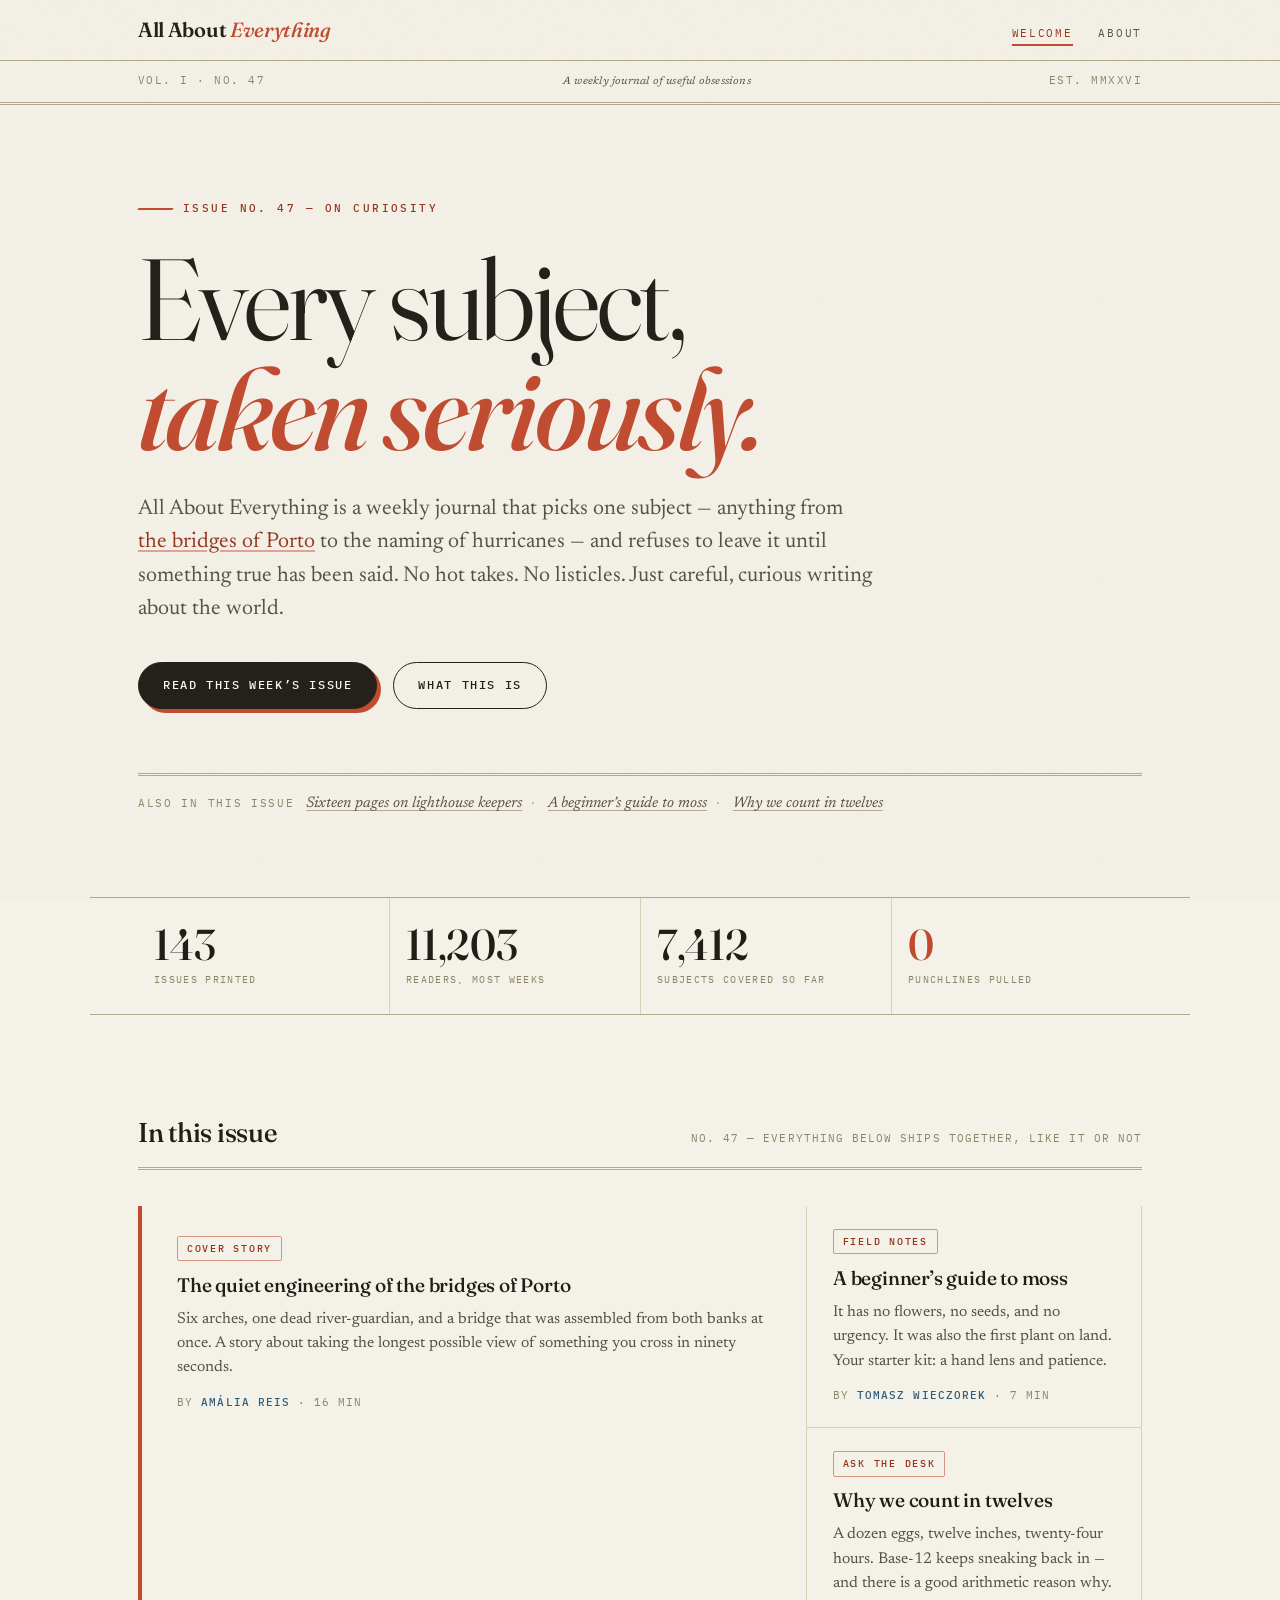
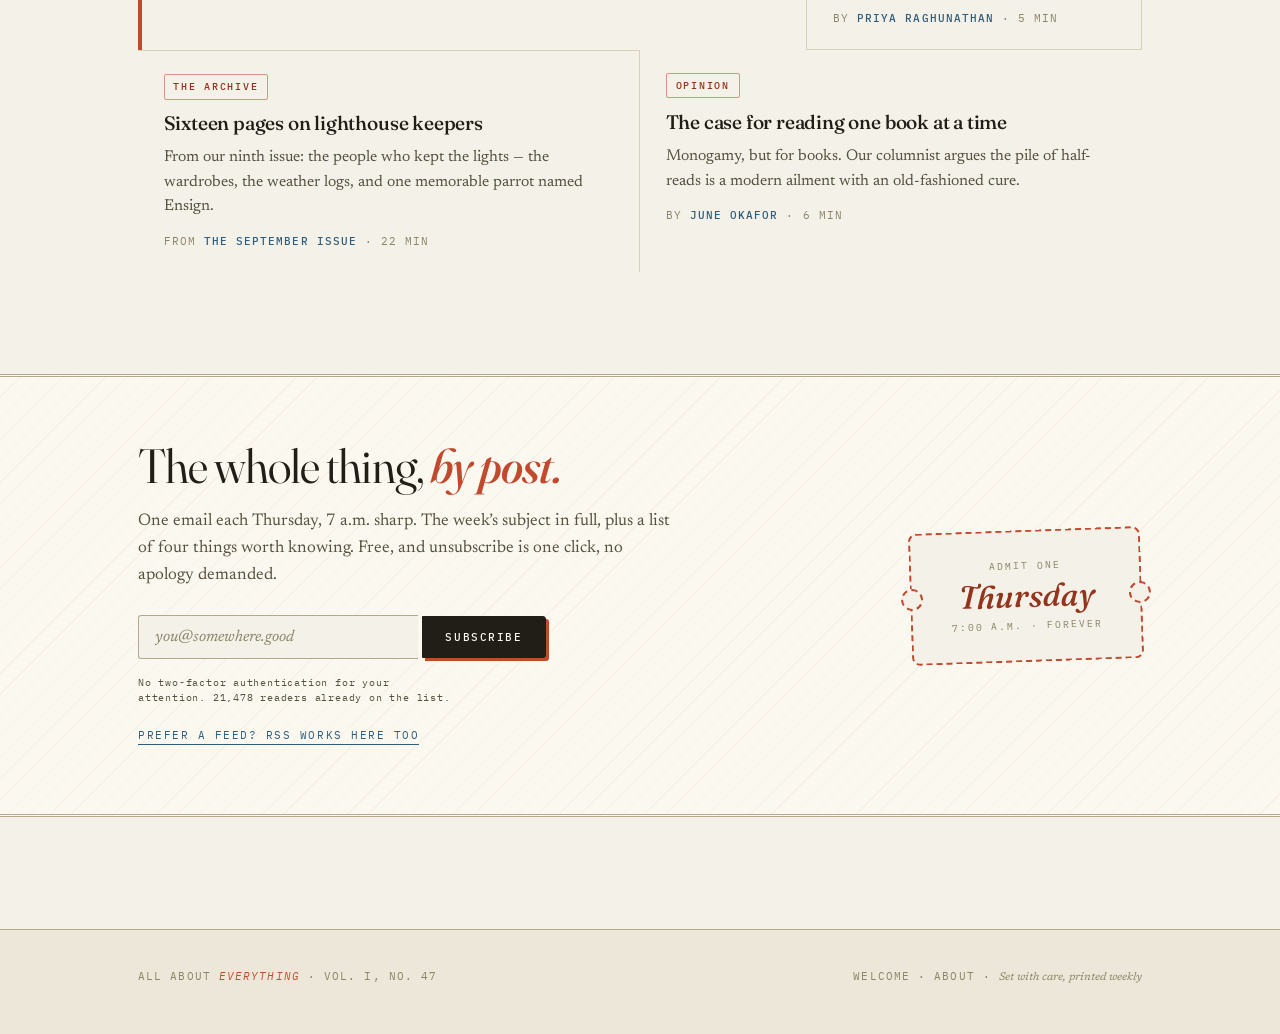
==== index.html @ d068d4e0 "Create welcome and about pages for "All About Everything" site (6abd3644879b558c0f91339a)" ====
<!doctype html>
<html lang="en">
<head>
  <meta charset="utf-8">
  <meta name="viewport" content="width=device-width, initial-scale=1">
  <title>All About Everything — Every subject, taken seriously</title>
  <meta name="description" content="All About Everything is a weekly journal that goes deep on one subject at a time — from the very small to the very large.">
  <link rel="icon" type="image/svg+xml" href="/favicon.svg">
  <link rel="preconnect" href="https://fonts.googleapis.com">
  <link rel="preconnect" href="https://fonts.gstatic.com" crossorigin>
  <link href="https://fonts.googleapis.com/css2?family=Fraunces:ital,opsz,wght@0,9..144,300..900;1,9..144,300..900&family=Newsreader:ital,opsz,wght@0,6..72,300..700;1,6..72,300..700&family=IBM+Plex+Mono:ital,wght@0,400;0,500;1,400&display=swap" rel="stylesheet">
  <link rel="stylesheet" href="/css/site.css">
  <link rel="stylesheet" href="/css/home.css">
</head>
<body>

  <header class="topbar">
    <div class="topbar-inner">
      <a class="masthead" href="/">All About <em>Everything</em></a>
      <nav class="nav" aria-label="Primary">
        <a href="/" aria-current="page">Welcome</a>
        <a href="/about.html">About</a>
      </nav>
    </div>
  </header>

  <main>

    <!-- masthead strip -->
    <section class="dateline" aria-hidden="true">
      <div class="wrap dateline-inner">
        <span>Vol. I · No. 47</span>
        <span class="dl-motto">A weekly journal of useful obsessions</span>
        <span>Est. MMXXVI</span>
      </div>
    </section>

    <!-- hero -->
    <section class="hero wrap">
      <p class="kicker rise">Issue No. 47 — On Curiosity</p>
      <h1 class="rise d1">
        Every subject,<br>
        <em>taken seriously.</em>
      </h1>
      <p class="lede rise d2">
        All About Everything is a weekly journal that picks one subject —
        anything from <a href="#latest">the bridges of Porto</a> to the
        naming of hurricanes — and refuses to leave it until something
        true has been said. No hot takes. No listicles. Just careful,
        curious writing about the world.
      </p>
      <div class="hero-cta rise d3">
        <a class="btn btn-primary" href="#latest">Read this week&rsquo;s issue</a>
        <a class="btn btn-ghost" href="/about.html">What this is</a>
      </div>
      <div class="hero-rule rise d3" aria-hidden="true"></div>
      <p class="press rise d4">
        <span class="press-label">Also in this issue</span>
        <a href="#latest">Sixteen pages on lighthouse keepers</a><span class="dot">·</span>
        <a href="#latest">A beginner&rsquo;s guide to moss</a><span class="dot">·</span>
        <a href="#latest">Why we count in twelves</a>
      </p>
    </section>

    <!-- stat colophon -->
    <section class="stats wrap" aria-label="The journal in numbers">
      <div class="stat rise d4">
        <span class="stat-num">143</span>
        <span class="stat-cap">issues printed</span>
      </div>
      <div class="stat rise d5">
        <span class="stat-num">11,203</span>
        <span class="stat-cap">readers, most weeks</span>
      </div>
      <div class="stat rise d5">
        <span class="stat-num">7,412</span>
        <span class="stat-cap">subjects covered so far</span>
      </div>
      <div class="stat rise d6">
        <span class="stat-num">0</span>
        <span class="stat-cap">punchlines pulled</span>
      </div>
    </section>

    <!-- feature grid -->
    <section class="features wrap" id="latest">
      <div class="section-head rise">
        <h2>In this issue</h2>
        <span class="section-note">No. 47 — everything below ships together, like it or not</span>
      </div>

      <div class="feature-grid">
        <article class="feature main-feature rise">
          <span class="flag">Cover story</span>
          <h3><a href="#">The quiet engineering of the bridges of Porto</a></h3>
          <p>
            Six arches, one dead river-guardian, and a bridge that was
            assembled from both banks at once. A story about taking the
            longest possible view of something you cross in ninety seconds.
          </p>
          <div class="byline">By <span class="who">Amália Reis</span> · 16 min</div>
        </article>

        <article class="feature rise d1">
          <span class="flag">Field notes</span>
          <h3><a href="#">A beginner&rsquo;s guide to moss</a></h3>
          <p>
            It has no flowers, no seeds, and no urgency. It was also the
            first plant on land. Your starter kit: a hand lens and patience.
          </p>
          <div class="byline">By <span class="who">Tomasz Wieczorek</span> · 7 min</div>
        </article>

        <article class="feature rise d2">
          <span class="flag">Ask the desk</span>
          <h3><a href="#">Why we count in twelves</a></h3>
          <p>
            A dozen eggs, twelve inches, twenty-four hours. Base-12 keeps
            sneaking back in — and there is a good arithmetic reason why.
          </p>
          <div class="byline">By <span class="who">Priya Raghunathan</span> · 5 min</div>
        </article>

        <article class="feature rise d3">
          <span class="flag">The archive</span>
          <h3><a href="#">Sixteen pages on lighthouse keepers</a></h3>
          <p>
            From our ninth issue: the people who kept the lights — the
            wardrobes, the weather logs, and one memorable parrot named
            Ensign.
          </p>
          <div class="byline">From <span class="who">the September issue</span> · 22 min</div>
        </article>

        <article class="feature rise d4">
          <span class="flag">Opinion</span>
          <h3><a href="#">The case for reading one book at a time</a></h3>
          <p>
            Monogamy, but for books. Our columnist argues the pile of
            half-reads is a modern ailment with an old-fashioned cure.
          </p>
          <div class="byline">By <span class="who">June Okafor</span> · 6 min</div>
        </article>
      </div>
    </section>

    <!-- subscribe band -->
    <section class="sub-band">
      <div class="wrap sub-inner rise">
        <div class="sub-copy">
          <h2>The whole thing, <em>by post.</em></h2>
          <p>
            One email each Thursday, 7 a.m. sharp. The week&rsquo;s subject
            in full, plus a list of four things worth knowing. Free, and
            unsubscribe is one click, no apology demanded.
          </p>
          <form class="sub-form" action="#" method="post">
            <label class="visually-hidden" for="sub-email">Email address</label>
            <input id="sub-email" name="email" type="email" placeholder="you@somewhere.good" autocomplete="email" required>
            <button type="submit">Subscribe</button>
            <p class="sub-fine">No two-factor authentication for your attention. 21,478 readers already on the list.</p>
            <p class="rss-row"><a class="rss-link" href="#">Prefer a feed? RSS works here too</a></p>
          </form>
        </div>
        <div class="sub-ticket" aria-hidden="true">
          <span class="ticket-top">Admit one</span>
          <span class="ticket-big">Thursday</span>
          <span class="ticket-bottom">7:00 a.m. · forever</span>
        </div>
      </div>
    </section>

  </main>

  <footer class="footer">
    <div class="footer-inner">
      <p>All About <em style="font-style:italic;color:var(--accent)">Everything</em> · Vol. I, No. 47</p>
      <p><a href="/">Welcome</a> · <a href="/about.html">About</a> · <span class="fin">Set with care, printed weekly</span></p>
    </div>
  </footer>

</body>
</html>
---- css/site.css ----
/* ============================================================
   All About Everything — editorial print system
   Cream paper, ink black, vermilion accent. Fraunces + Newsreader.
   ============================================================ */

:root {
  --paper: #f4f1e8;
  --paper-raised: #fbf8f0;
  --paper-deep: #ece7d8;
  --ink: #211d17;
  --ink-soft: #55503f;
  --ink-faint: #8b8468;
  --rule: #d8d1ba;
  --rule-strong: #b3a98c;
  --accent: #c14a2e;
  --accent-deep: #94341c;
  --blue-pencil: #2f5d7c;

  --serif-display: "Fraunces", Georgia, "Times New Roman", serif;
  --serif-text: "Newsreader", Georgia, "Times New Roman", serif;
  --mono: "IBM Plex Mono", "Courier New", monospace;

  --w: 1100px;
  --gutter: clamp(1.25rem, 4vw, 3rem);
}

* { margin: 0; padding: 0; box-sizing: border-box; }

html { scroll-behavior: smooth; }

::selection {
  background: var(--accent);
  color: var(--paper-raised);
}

body {
  font-family: var(--serif-text);
  background: var(--paper);
  color: var(--ink);
  font-size: 1.0625rem;
  line-height: 1.6;
  -webkit-font-smoothing: antialiased;
  text-rendering: optimizeLegibility;
}

/* ---- grain + atmosphere -------------------------------------- */
body::before {
  content: "";
  position: fixed;
  inset: 0;
  z-index: 1000;
  pointer-events: none;
  opacity: 0.05;
  background-image: url("data:image/svg+xml,%3Csvg xmlns='http://www.w3.org/2000/svg' width='140' height='140'%3E%3Cfilter id='n'%3E%3CfeTurbulence type='fractalNoise' baseFrequency='0.9' numOctaves='3'/%3E%3C/filter%3E%3Crect width='140' height='140' filter='url(%23n)'/%3E%3C/svg%3E");
}

/* ---- top bar -------------------------------------------------- */
.topbar {
  position: sticky;
  top: 0;
  z-index: 50;
  background: color-mix(in srgb, var(--paper) 92%, transparent);
  backdrop-filter: blur(10px) saturate(1.2);
  -webkit-backdrop-filter: blur(10px) saturate(1.2);
  border-bottom: 1px solid var(--rule-strong);
}

.topbar-inner {
  max-width: var(--w);
  margin: 0 auto;
  padding: 0.85rem var(--gutter);
  display: flex;
  align-items: baseline;
  justify-content: space-between;
  gap: 1rem;
}

.masthead {
  font-family: var(--serif-display);
  font-weight: 600;
  font-size: 1.28rem;
  letter-spacing: -0.015em;
  font-variation-settings: "opsz" 40;
  color: var(--ink);
  text-decoration: none;
  white-space: nowrap;
}
.masthead em {
  font-style: italic;
  font-weight: 500;
  color: var(--accent);
}

.nav {
  display: flex;
  gap: 1.6rem;
  align-items: baseline;
}
.nav a {
  font-family: var(--mono);
  font-size: 0.68rem;
  letter-spacing: 0.16em;
  text-transform: uppercase;
  text-decoration: none;
  color: var(--ink-soft);
  padding-bottom: 2px;
  border-bottom: 2px solid transparent;
  transition: color 160ms ease, border-color 160ms ease;
}
.nav a:hover { color: var(--ink); border-color: var(--accent); }
.nav a[aria-current="page"] {
  color: var(--accent-deep);
  border-color: var(--accent);
}

/* ---- footer --------------------------------------------------- */
.footer {
  margin-top: clamp(4rem, 9vw, 7rem);
  border-top: 1px solid var(--rule-strong);
  background: var(--paper-deep);
}
.footer-inner {
  max-width: var(--w);
  margin: 0 auto;
  padding: 2.4rem var(--gutter) 3rem;
  display: flex;
  flex-wrap: wrap;
  gap: 1rem 2.5rem;
  justify-content: space-between;
  align-items: baseline;
}
.footer p {
  font-family: var(--mono);
  font-size: 0.68rem;
  letter-spacing: 0.1em;
  color: var(--ink-faint);
  text-transform: uppercase;
}
.footer a { color: inherit; text-decoration: none; }
.footer a:hover { color: var(--accent-deep); }
.footer .fin { font-style: italic; text-transform: none; letter-spacing: 0; font-family: var(--serif-text); }

/* ---- entry animation ------------------------------------------ */
@keyframes rise {
  from { opacity: 0; transform: translateY(14px); }
  to { opacity: 1; transform: translateY(0); }
}
.rise {
  animation: rise 700ms cubic-bezier(0.22, 1, 0.36, 1) both;
}
.d1 { animation-delay: 60ms; }
.d2 { animation-delay: 150ms; }
.d3 { animation-delay: 240ms; }
.d4 { animation-delay: 330ms; }
.d5 { animation-delay: 420ms; }
.d6 { animation-delay: 510ms; }
.d7 { animation-delay: 600ms; }

@media (prefers-reduced-motion: reduce) {
  *, *::before, *::after { animation-duration: 0.01ms !important; transition-duration: 0.01ms !important; }
  html { scroll-behavior: auto; }
}

/* ---- shared utility ------------------------------------------- */
.wrap { max-width: var(--w); margin: 0 auto; padding-left: var(--gutter); padding-right: var(--gutter); }

.kicker {
  font-family: var(--mono);
  font-size: 0.7rem;
  font-weight: 500;
  letter-spacing: 0.22em;
  text-transform: uppercase;
  color: var(--accent-deep);
  display: inline-flex;
  align-items: center;
  gap: 0.6rem;
}
.kicker::before {
  content: "";
  width: 2.2rem;
  height: 2px;
  background: var(--accent);
  transform: skewX(-30deg);
}

a:focus-visible,
button:focus-visible {
  outline: 2px solid var(--accent);
  outline-offset: 3px;
  border-radius: 1px;
}

@media (max-width: 560px) {
  .topbar-inner { flex-direction: column; align-items: flex-start; gap: 0.55rem; }
  .nav { gap: 1.1rem; }
}
---- css/home.css ----
/* ---- home page ------------------------------------------------ */

.visually-hidden {
  position: absolute;
  width: 1px; height: 1px;
  padding: 0; margin: -1px;
  overflow: hidden;
  clip: rect(0 0 0 0);
  white-space: nowrap;
  border: 0;
}

/* dateline */
.dateline {
  border-bottom: 3px double var(--rule-strong);
}
.dateline-inner {
  display: flex;
  justify-content: space-between;
  align-items: baseline;
  gap: 1rem;
  padding-top: 0.7rem;
  padding-bottom: 0.7rem;
  font-family: var(--mono);
  font-size: 0.66rem;
  letter-spacing: 0.14em;
  text-transform: uppercase;
  color: var(--ink-faint);
}
.dl-motto { color: var(--ink-soft); font-style: italic; text-transform: none; letter-spacing: 0.02em; font-family: var(--serif-text); }
@media (max-width: 700px) {
  .dateline-inner { justify-content: center; }
  .dateline-inner span:last-child { display: none; }
}

/* hero */
.hero {
  padding-top: clamp(3rem, 7vw, 5.5rem);
  padding-bottom: 1rem;
}
.hero h1 {
  font-family: var(--serif-display);
  font-variation-settings: "opsz" 144;
  font-weight: 350;
  font-size: clamp(3rem, 9.5vw, 7.2rem);
  line-height: 0.96;
  letter-spacing: -0.025em;
  margin: 1.4rem 0 0;
  text-wrap: balance;
}
.hero h1 em {
  font-style: italic;
  font-weight: 500;
  color: var(--accent);
}
.lede {
  max-width: 34em;
  font-size: clamp(1.15rem, 1.9vw, 1.35rem);
  line-height: 1.55;
  color: var(--ink-soft);
  margin-top: 1.8rem;
}
.lede a {
  color: var(--accent-deep);
  text-decoration-color: color-mix(in srgb, var(--accent) 45%, transparent);
  text-underline-offset: 3px;
}
.lede a:hover { text-decoration-color: var(--accent); }

.hero-cta {
  margin-top: 2.2rem;
  display: flex;
  gap: 1rem;
  flex-wrap: wrap;
  align-items: center;
}
.btn {
  font-family: var(--mono);
  font-size: 0.72rem;
  font-weight: 500;
  letter-spacing: 0.14em;
  text-transform: uppercase;
  text-decoration: none;
  padding: 0.85rem 1.5rem;
  border-radius: 999px;
  border: 1px solid var(--ink);
  transition: transform 160ms ease, background 160ms ease, color 160ms ease, box-shadow 160ms ease;
}
.btn-primary {
  background: var(--ink);
  color: var(--paper-raised);
  box-shadow: 4px 4px 0 var(--accent);
}
.btn-primary:hover {
  transform: translate(-2px, -2px);
  box-shadow: 7px 7px 0 var(--accent);
}
.btn-primary:active { transform: translate(1px, 1px); box-shadow: 2px 2px 0 var(--accent); }
.btn-ghost {
  background: transparent;
  color: var(--ink);
}
.btn-ghost:hover { background: var(--ink); color: var(--paper-raised); }

.hero-rule {
  margin-top: clamp(2.6rem, 5vw, 4rem);
  border-top: 3px double var(--rule-strong);
}
.press {
  padding-top: 1rem;
  font-size: 0.95rem;
  color: var(--ink-soft);
  font-style: italic;
}
.press-label {
  font-family: var(--mono);
  font-style: normal;
  font-size: 0.66rem;
  letter-spacing: 0.16em;
  text-transform: uppercase;
  color: var(--ink-faint);
  margin-right: 0.5rem;
}
.press a { color: inherit; text-decoration-color: var(--rule-strong); text-underline-offset: 3px; }
.press a:hover { color: var(--accent-deep); text-decoration-color: var(--accent); }
.dot { margin: 0 0.55rem; color: var(--rule-strong); }

/* stats */
.stats {
  margin-top: clamp(2.5rem, 5vw, 4rem);
  display: grid;
  grid-template-columns: repeat(4, 1fr);
  border-top: 1px solid var(--rule-strong);
  border-bottom: 1px solid var(--rule-strong);
}
.stat {
  padding: 1.6rem 1rem;
  display: flex;
  flex-direction: column;
  gap: 0.35rem;
}
.stat + .stat { border-left: 1px solid var(--rule); }
.stat-num {
  font-family: var(--serif-display);
  font-variation-settings: "opsz" 100;
  font-weight: 500;
  font-size: clamp(1.9rem, 3.6vw, 2.7rem);
  line-height: 1;
  color: var(--ink);
  font-variant-numeric: lining-nums;
}
.stat:nth-child(4) .stat-num { color: var(--accent); }
.stat-cap {
  font-family: var(--mono);
  font-size: 0.64rem;
  letter-spacing: 0.13em;
  text-transform: uppercase;
  color: var(--ink-faint);
}
@media (max-width: 700px) {
  .stats { grid-template-columns: repeat(2, 1fr); }
  .stat:nth-child(3) { border-left: 0; }
  .stat:nth-child(n+3) { border-top: 1px solid var(--rule); }
}

/* features */
.features { margin-top: clamp(4rem, 8vw, 6rem); }
.section-head {
  display: flex;
  align-items: baseline;
  justify-content: space-between;
  gap: 1rem;
  border-bottom: 3px double var(--rule-strong);
  padding-bottom: 0.8rem;
  margin-bottom: 2.2rem;
}
.section-head h2 {
  font-family: var(--serif-display);
  font-variation-settings: "opsz" 60;
  font-weight: 500;
  font-size: 1.7rem;
  letter-spacing: -0.01em;
}
.section-note {
  font-family: var(--mono);
  font-size: 0.66rem;
  letter-spacing: 0.1em;
  text-transform: uppercase;
  color: var(--ink-faint);
  text-align: right;
}

.feature-grid {
  display: grid;
  grid-template-columns: repeat(6, 1fr);
  gap: 0;
}
.feature {
  padding: 1.4rem 1.6rem;
  border-right: 1px solid var(--rule);
}
.feature:last-child { border-right: 0; }
.main-feature {
  grid-column: 1 / 5;
  grid-row: 1 / 3;
  padding: 1.8rem 2.2rem;
  border-left: 4px solid var(--accent);
}
.main-feature h3 { font-size: clamp(1.6rem, 2.6vw, 2.2rem); line-height: 1.12; }
.main-feature p { font-size: 1.1rem; max-width: 38em; }
.feature:nth-child(2) { grid-column: 5 / 7; border-bottom: 1px solid var(--rule); }
.feature:nth-child(3) { grid-column: 5 / 7; border-bottom: 1px solid var(--rule); }
.feature:nth-child(4) { grid-column: 1 / 4; border-top: 1px solid var(--rule); grid-row: 3; }
.feature:nth-child(5) { grid-column: 4 / 7; grid-row: 3; }

.flag {
  display: inline-block;
  font-family: var(--mono);
  font-size: 0.6rem;
  font-weight: 500;
  letter-spacing: 0.18em;
  text-transform: uppercase;
  color: var(--accent-deep);
  margin-bottom: 0.8rem;
  padding: 0.25rem 0.55rem;
  border: 1px solid color-mix(in srgb, var(--accent) 55%, transparent);
  border-radius: 2px;
}
.feature h3 {
  font-family: var(--serif-display);
  font-variation-settings: "opsz" 40;
  font-weight: 500;
  font-size: 1.22rem;
  line-height: 1.2;
  letter-spacing: -0.01em;
  margin-bottom: 0.6rem;
}
.feature h3 a {
  color: inherit;
  text-decoration: none;
  background-image: linear-gradient(var(--accent), var(--accent));
  background-size: 0% 2px;
  background-repeat: no-repeat;
  background-position: 0 96%;
  transition: background-size 260ms ease, color 260ms ease;
}
.feature h3 a:hover { background-size: 100% 2px; color: var(--accent-deep); }
.feature p {
  color: var(--ink-soft);
  font-size: 0.98rem;
  line-height: 1.55;
}
.byline {
  margin-top: 0.9rem;
  font-family: var(--mono);
  font-size: 0.66rem;
  letter-spacing: 0.1em;
  text-transform: uppercase;
  color: var(--ink-faint);
}
.byline .who { color: var(--blue-pencil); font-weight: 500; }

@media (max-width: 820px) {
  .feature-grid { grid-template-columns: 1fr 1fr; }
  .main-feature { grid-column: 1 / 3; grid-row: auto; }
  .feature { border-bottom: 1px solid var(--rule); }
  .feature:nth-child(n) { border-top: 0; grid-row: auto; }
  .feature:nth-child(2), .feature:nth-child(3) { grid-column: auto; }
  .feature:nth-child(4) { grid-column: 1 / 2; }
  .feature:nth-child(5) { grid-column: 2 / 3; }
  .feature:last-child { border-right: 1px solid var(--rule); border-bottom: 0; }
  .feature:nth-child(odd) { border-right: 1px solid var(--rule); }
  .feature:nth-child(even) { border-right: 0; }
}
@media (max-width: 560px) {
  .feature-grid { grid-template-columns: 1fr; }
  .feature { border-right: 0 !important; }
  .feature:last-child { border-right: 0 !important; }
}

/* subscribe band */
.sub-band {
  margin-top: clamp(4rem, 8vw, 6.5rem);
  border-top: 3px double var(--rule-strong);
  border-bottom: 3px double var(--rule-strong);
  background:
    repeating-linear-gradient(-45deg,
      transparent 0 14px,
      color-mix(in srgb, var(--accent) 4%, transparent) 14px 15px),
    var(--paper-raised);
}
.sub-inner {
  display: grid;
  grid-template-columns: 1fr auto;
  gap: 3rem;
  align-items: center;
  padding-top: clamp(2.5rem, 5vw, 4rem);
  padding-bottom: clamp(2.5rem, 5vw, 4rem);
}
.sub-copy h2 {
  font-family: var(--serif-display);
  font-variation-settings: "opsz" 90;
  font-weight: 350;
  font-size: clamp(1.9rem, 4.5vw, 3rem);
  line-height: 1.05;
  letter-spacing: -0.02em;
}
.sub-copy h2 em { font-style: italic; color: var(--accent); font-weight: 500; }
.sub-copy p {
  margin-top: 1rem;
  max-width: 32em;
  color: var(--ink-soft);
}
.sub-form { margin-top: 1.6rem; }
.sub-form input {
  font-family: var(--serif-text);
  font-size: 1rem;
  color: var(--ink);
  background: var(--paper);
  border: 1px solid var(--rule-strong);
  border-right: 0;
  padding: 0.8rem 1rem;
  min-width: min(280px, 60vw);
  border-radius: 3px 0 0 3px;
  transition: border-color 160ms ease, background 160ms ease;
}
.sub-form input::placeholder { color: var(--ink-faint); font-style: italic; }
.sub-form input:focus { outline: none; border-color: var(--accent); background: var(--paper-raised); }
.sub-form button {
  font-family: var(--mono);
  font-size: 0.7rem;
  font-weight: 500;
  letter-spacing: 0.14em;
  text-transform: uppercase;
  color: var(--paper-raised);
  background: var(--ink);
  border: 1px solid var(--ink);
  padding: 0.8rem 1.4rem;
  border-radius: 0 3px 3px 0;
  cursor: pointer;
  box-shadow: 3px 3px 0 var(--accent);
  transition: transform 160ms ease, box-shadow 160ms ease, background 160ms ease;
}
.sub-form button:hover { transform: translate(-2px, -2px); box-shadow: 5px 5px 0 var(--accent); }
.sub-form button:active { transform: translate(1px, 1px); box-shadow: 1px 1px 0 var(--accent); }
.sub-fine {
  margin-top: 0.9rem;
  font-family: var(--mono);
  font-size: 0.62rem;
  letter-spacing: 0.08em;
  color: var(--ink-faint);
}

.sub-ticket {
  display: flex;
  flex-direction: column;
  align-items: center;
  justify-content: center;
  gap: 0.3rem;
  padding: 1.6rem 2.4rem;
  border: 2px dashed var(--accent);
  border-radius: 8px;
  background: var(--paper);
  transform: rotate(-2deg);
  position: relative;
}
.sub-ticket::before,
.sub-ticket::after {
  content: "";
  position: absolute;
  width: 18px; height: 18px;
  border-radius: 50%;
  background: var(--paper);
  border: 2px dashed var(--accent);
  top: 50%;
  transform: translateY(-50%);
}
.sub-ticket::before { left: -11px; }
.sub-ticket::after { right: -11px; }
.ticket-top, .ticket-bottom {
  font-family: var(--mono);
  font-size: 0.62rem;
  letter-spacing: 0.2em;
  text-transform: uppercase;
  color: var(--ink-faint);
}
.ticket-big {
  font-family: var(--serif-display);
  font-style: italic;
  font-weight: 500;
  font-size: 2rem;
  color: var(--accent-deep);
  line-height: 1.1;
}
@media (max-width: 760px) {
  .sub-inner { grid-template-columns: 1fr; }
  .sub-ticket { justify-self: start; transform: rotate(-1.2deg); }
}

/* rss row */
.rss-row { margin-top: 1.4rem; }
.rss-link {
  font-family: var(--mono);
  font-size: 0.68rem;
  letter-spacing: 0.14em;
  text-transform: uppercase;
  color: var(--blue-pencil);
  text-decoration: none;
  border-bottom: 1px solid currentColor;
  padding-bottom: 2px;
}
.rss-link:hover { color: var(--accent-deep); }
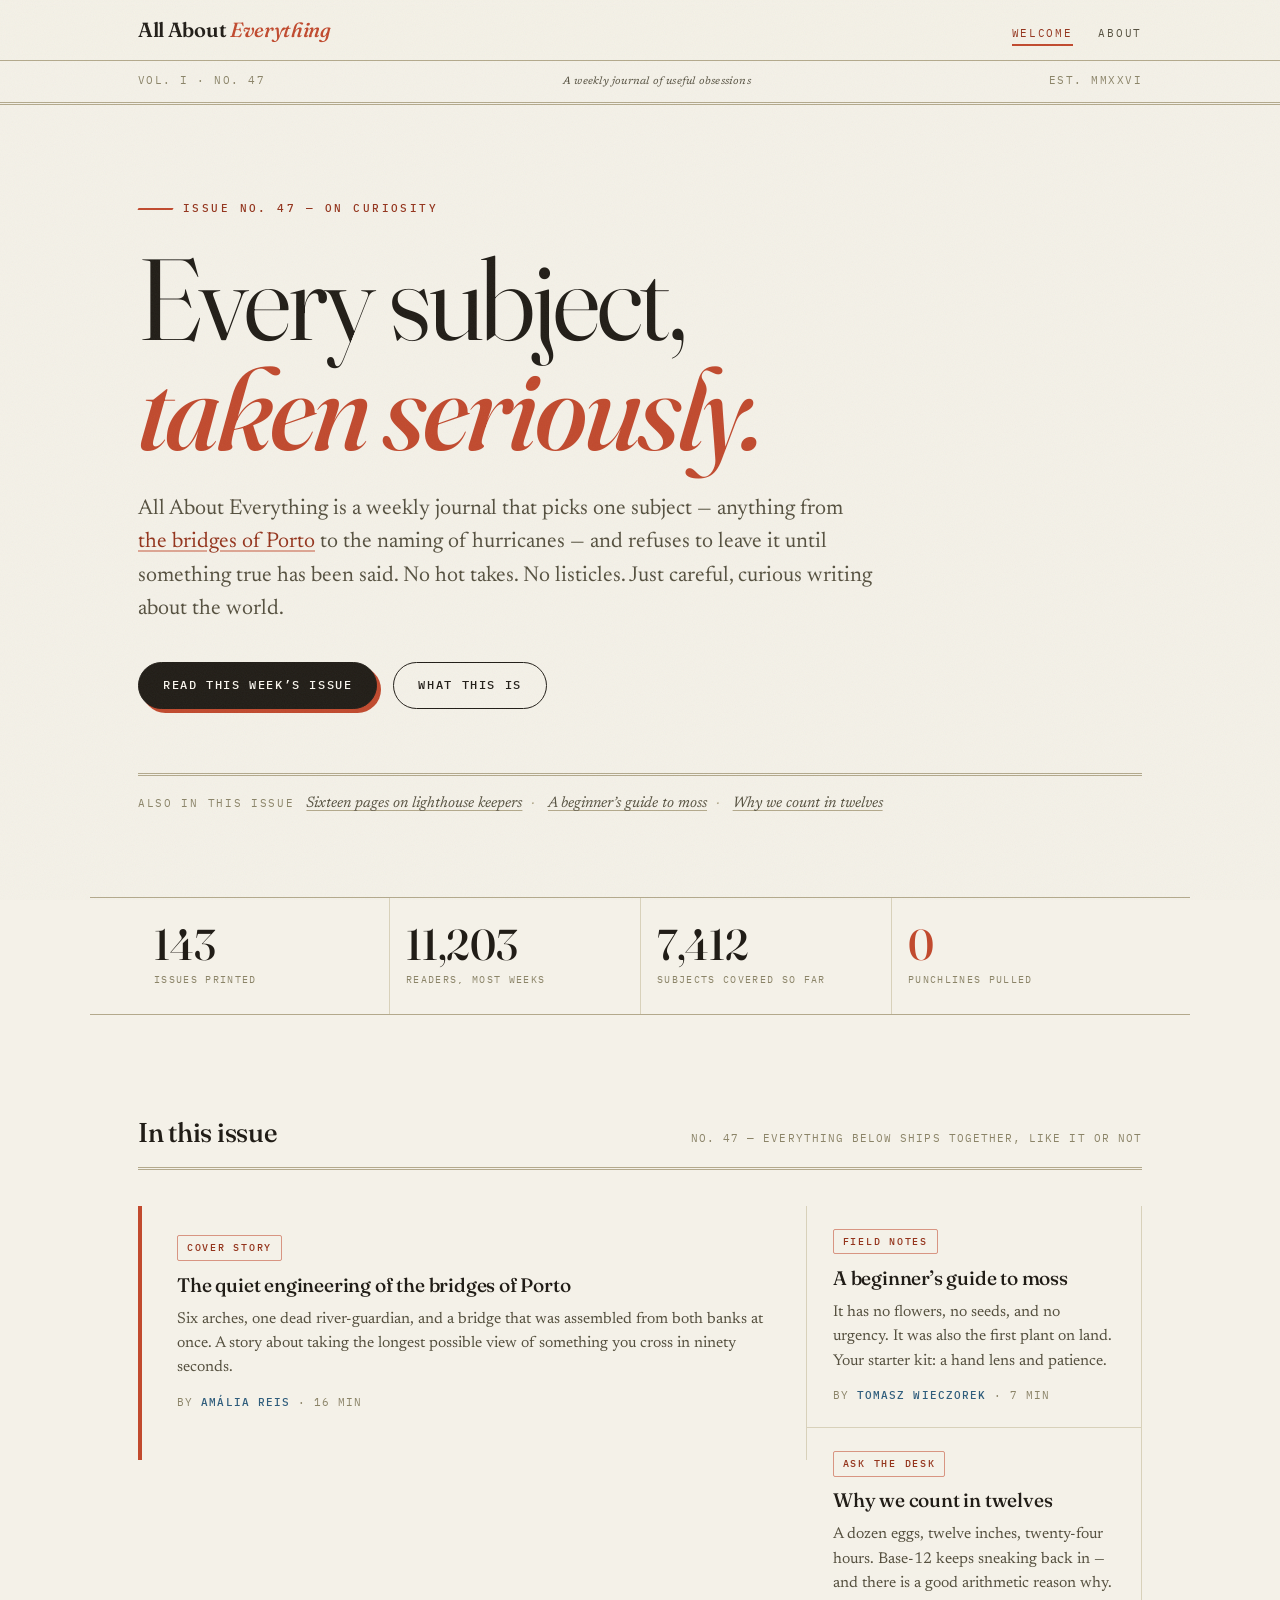
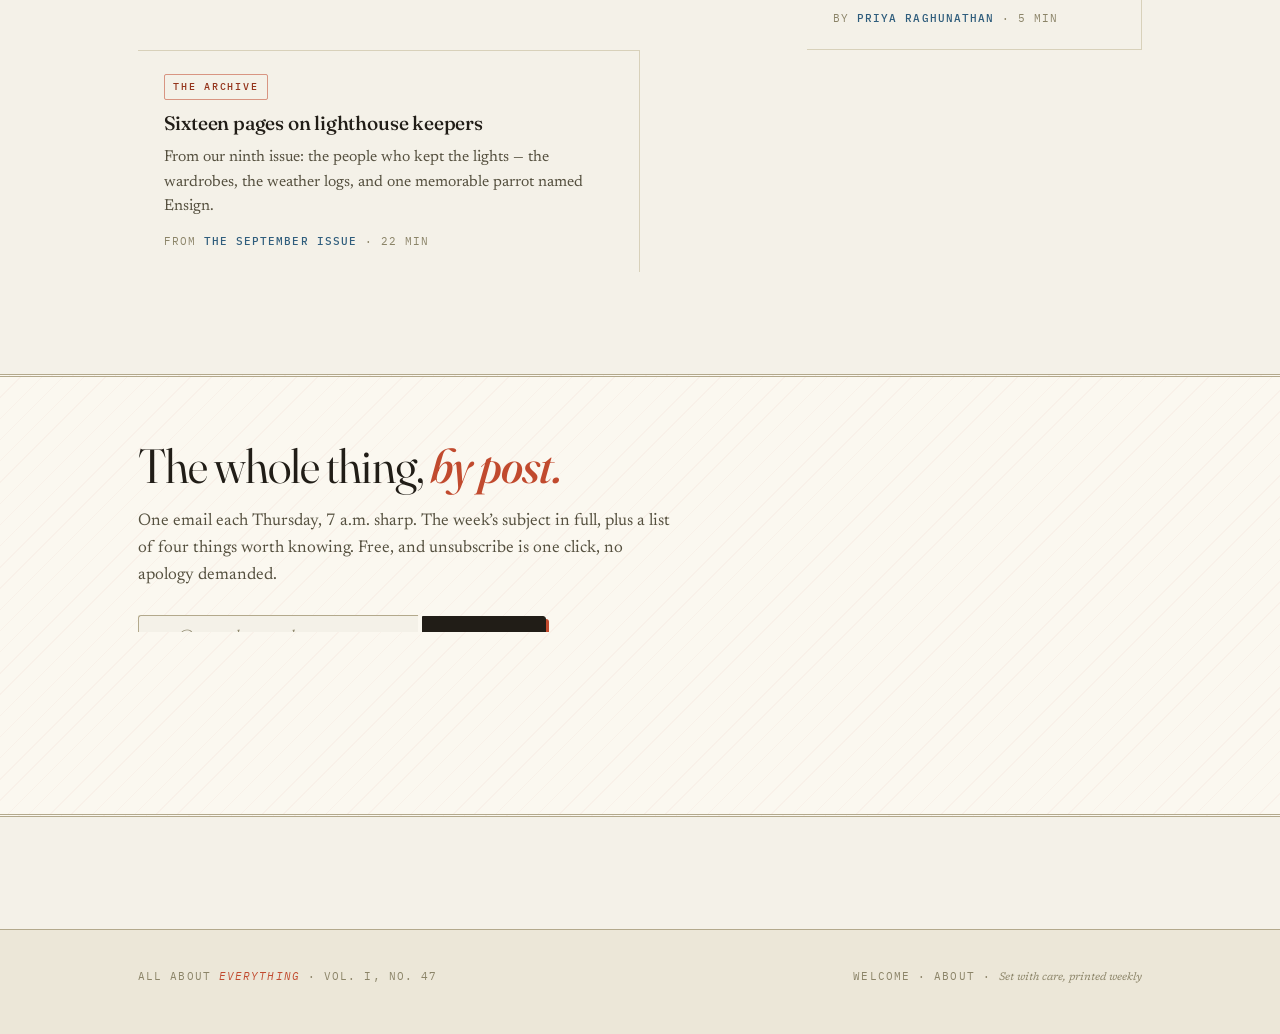
==== commit cd41af37: "Add Google AdSense snippet to Sindicate (6abd410eeaf01aa936519bac)" ====
--- a/index.html
+++ b/index.html
@@ -11,6 +11,8 @@
   <link href="https://fonts.googleapis.com/css2?family=Fraunces:ital,opsz,wght@0,9..144,300..900;1,9..144,300..900&family=Newsreader:ital,opsz,wght@0,6..72,300..700;1,6..72,300..700&family=IBM+Plex+Mono:ital,wght@0,400;0,500;1,400&display=swap" rel="stylesheet">
   <link rel="stylesheet" href="/css/site.css">
   <link rel="stylesheet" href="/css/home.css">
+  <script async src="https://pagead2.googlesyndication.com/pagead/js/adsbygoogle.js?client=ca-pub-3044430061127315"
+     crossorigin="anonymous"></script>
 </head>
 <body>
 
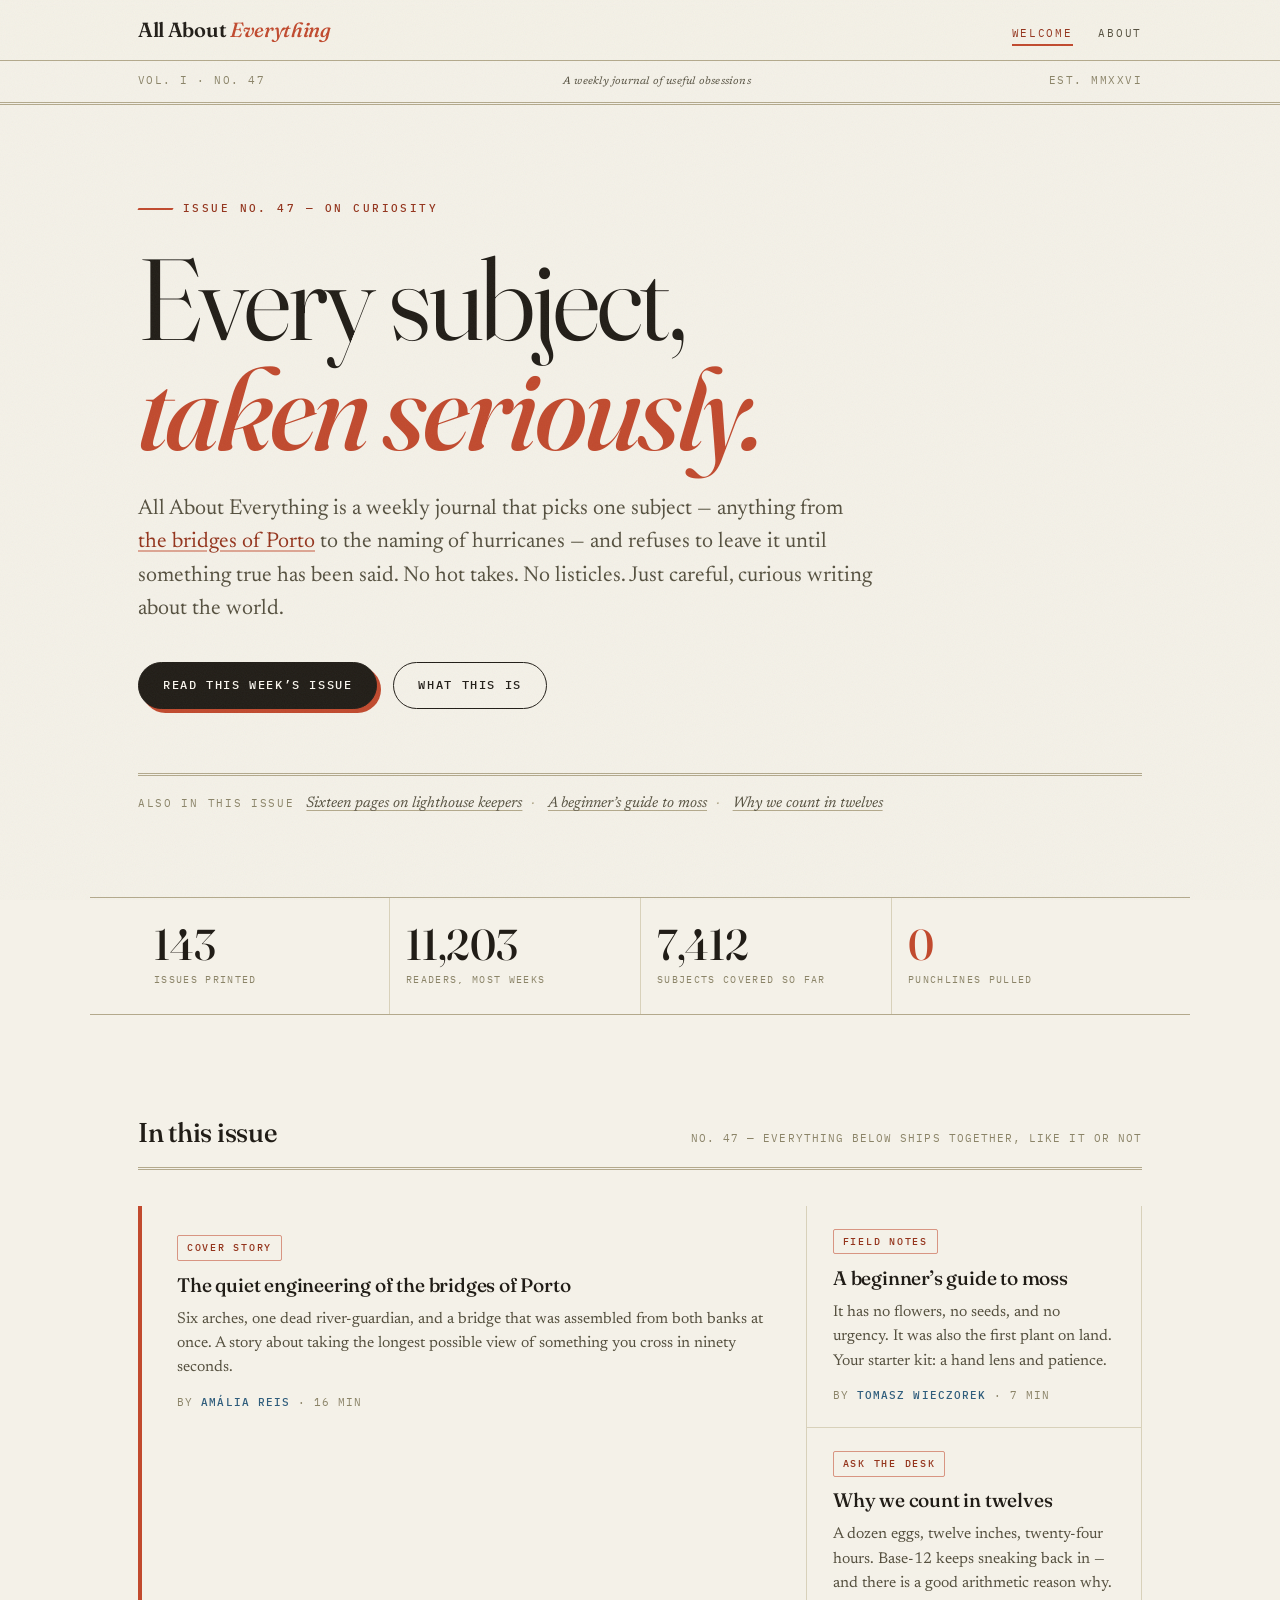
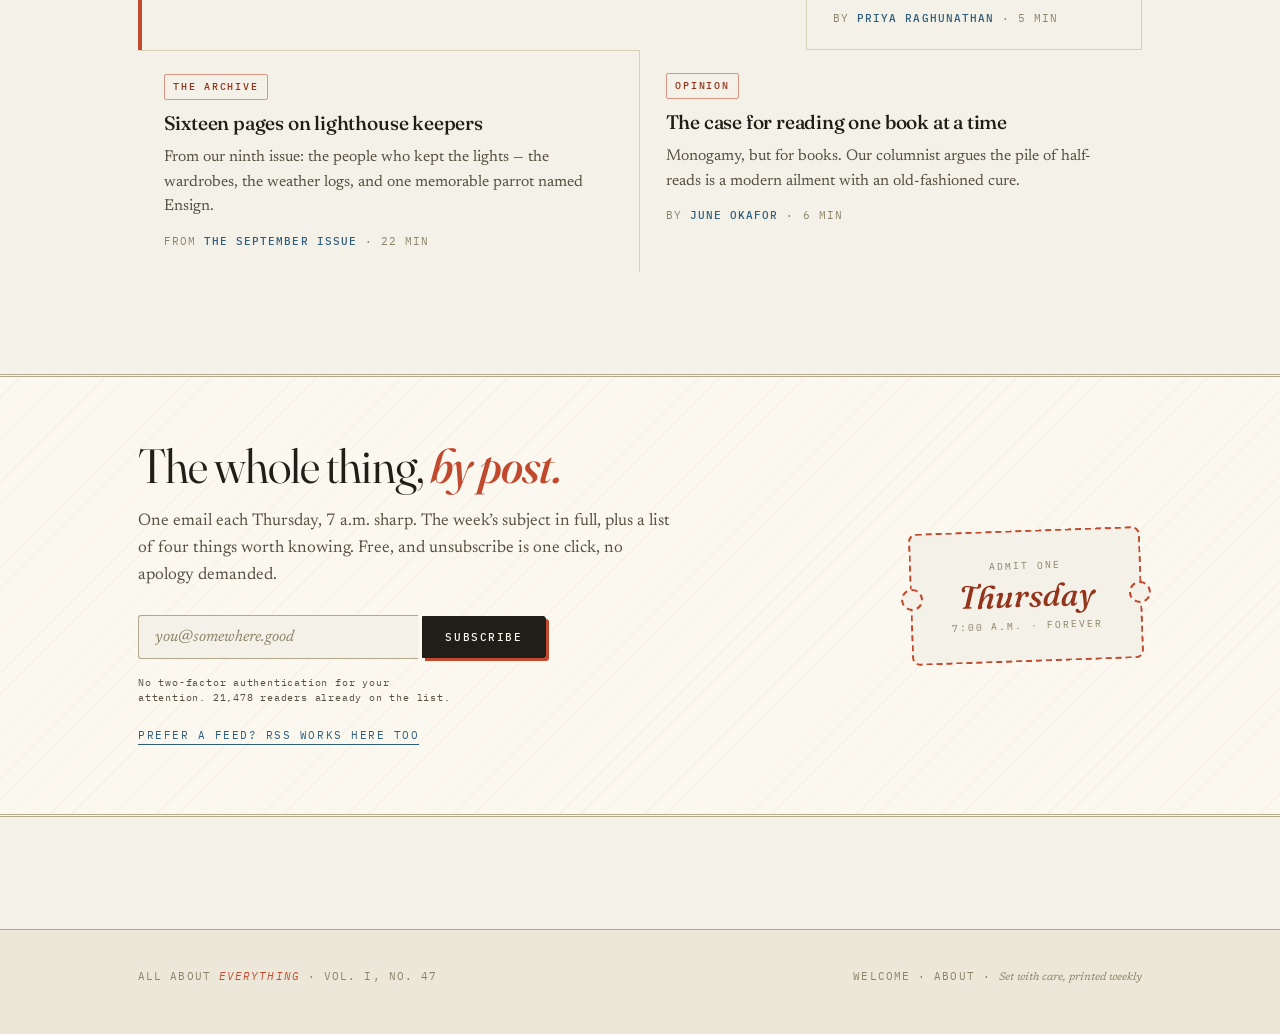
==== commit 2bf8dcf1: "Fix Google AdSense recognition issue (6abd43daf10137dcf9dd9faf)" ====
--- a/index.html
+++ b/index.html
@@ -5,6 +5,7 @@
   <meta name="viewport" content="width=device-width, initial-scale=1">
   <title>All About Everything — Every subject, taken seriously</title>
   <meta name="description" content="All About Everything is a weekly journal that goes deep on one subject at a time — from the very small to the very large.">
+  <meta name="google-adsense-account" content="ca-pub-3044430061127315">
   <link rel="icon" type="image/svg+xml" href="/favicon.svg">
   <link rel="preconnect" href="https://fonts.googleapis.com">
   <link rel="preconnect" href="https://fonts.gstatic.com" crossorigin>
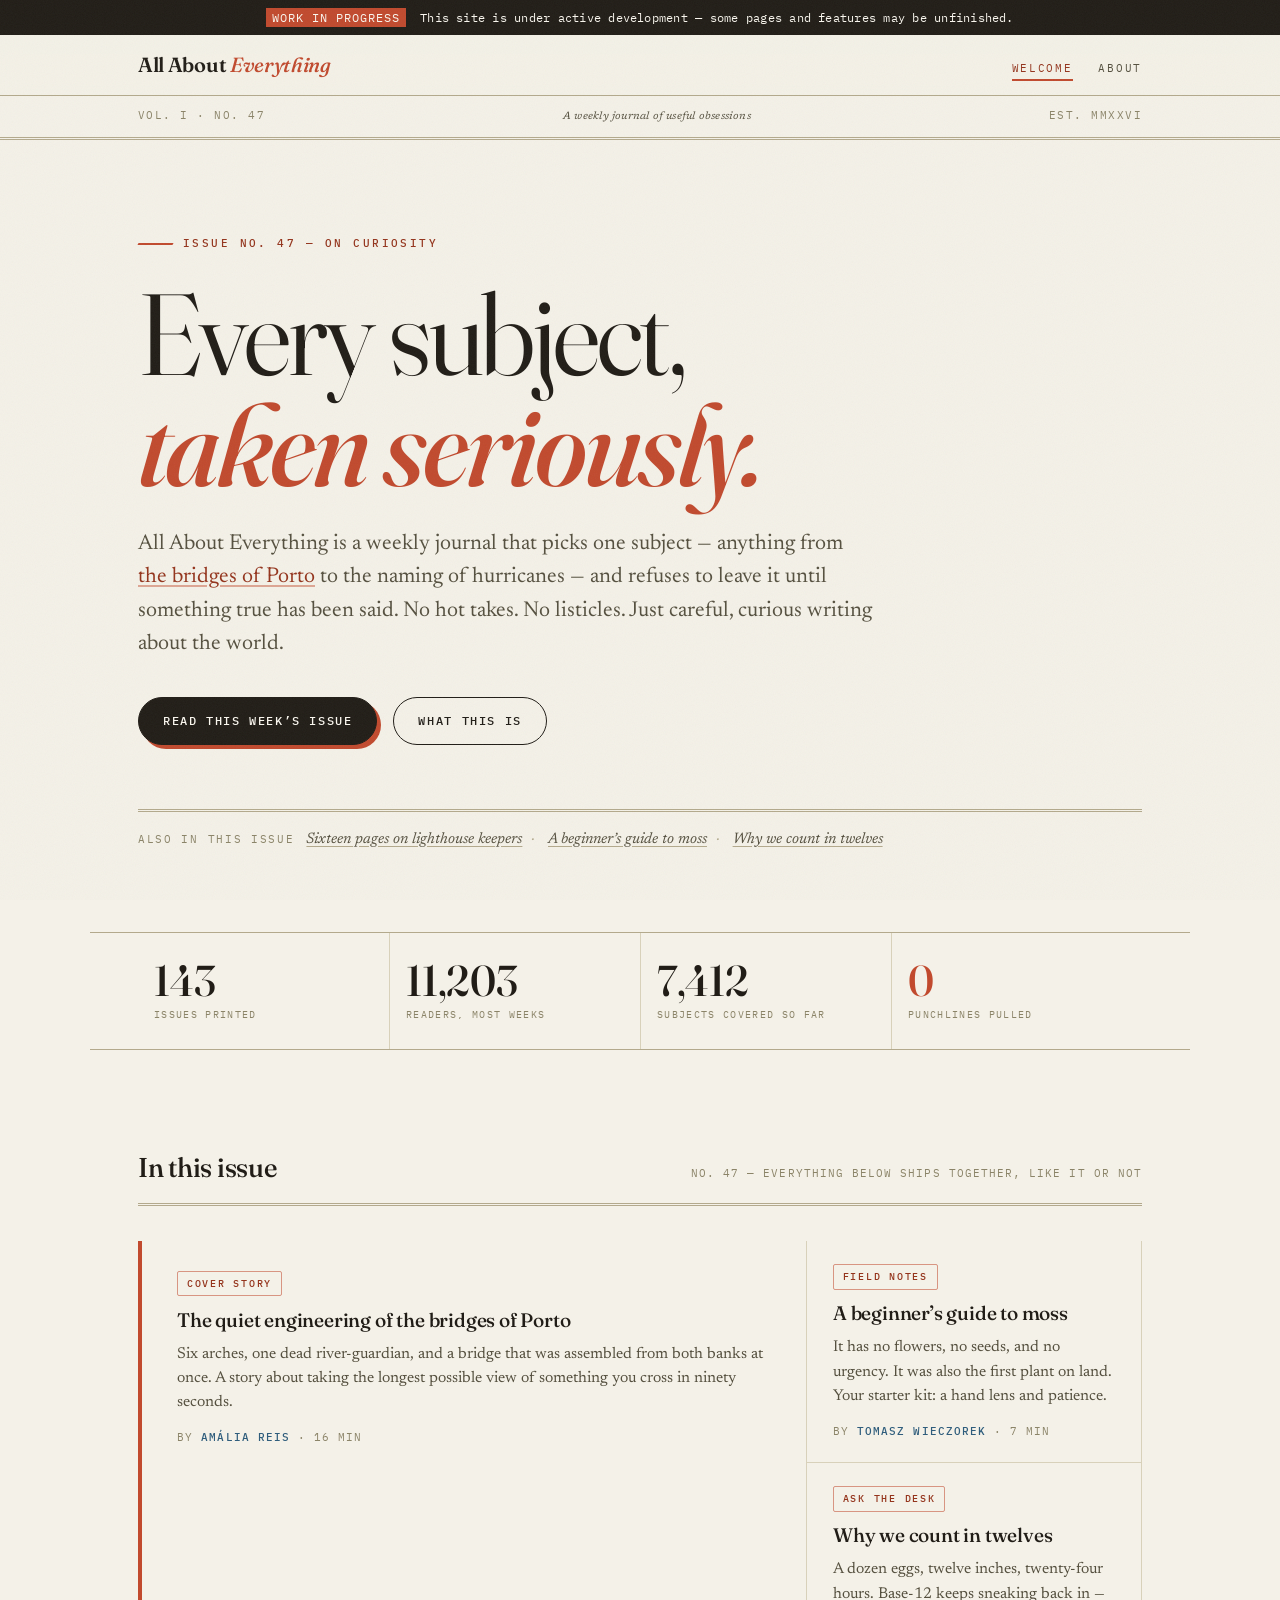
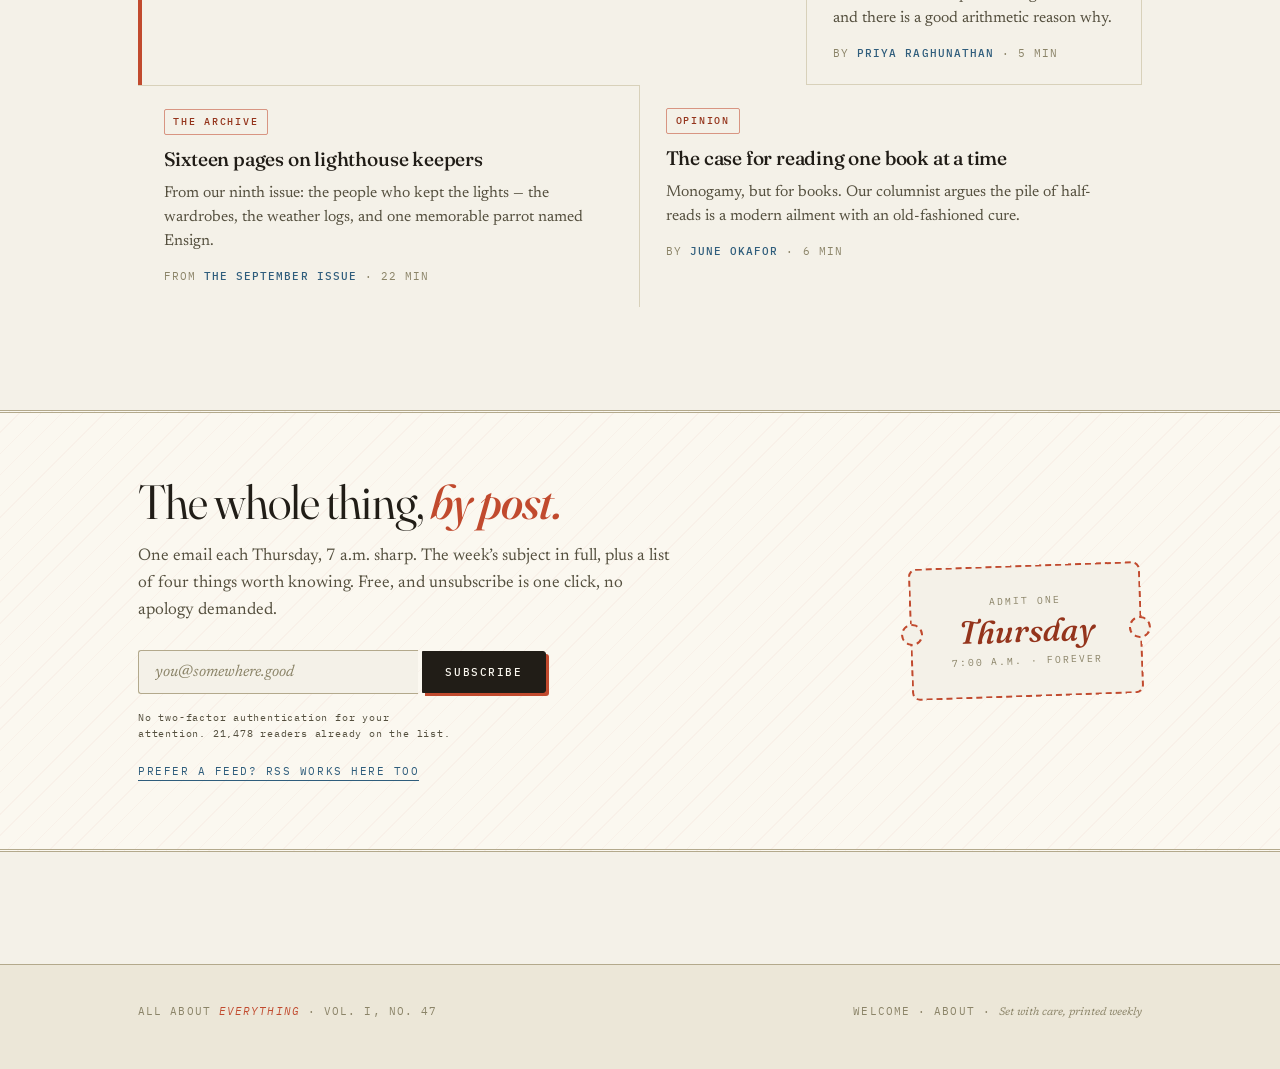
==== commit 82c711c9: "Resolve Google AdSense ads.txt file not found issue (6abd465748919c15307b7b07)" ====
--- a/index.html
+++ b/index.html
@@ -16,6 +16,10 @@
      crossorigin="anonymous"></script>
 </head>
 <body>
+
+  <aside class="dev-notice" role="note" aria-label="Site status">
+    <p><span class="dev-notice-tag">Work in progress</span> This site is under active development &mdash; some pages and features may be unfinished.</p>
+  </aside>
 
   <header class="topbar">
     <div class="topbar-inner">
--- a/css/site.css
+++ b/css/site.css
@@ -54,6 +54,28 @@
   background-image: url("data:image/svg+xml,%3Csvg xmlns='http://www.w3.org/2000/svg' width='140' height='140'%3E%3Cfilter id='n'%3E%3CfeTurbulence type='fractalNoise' baseFrequency='0.9' numOctaves='3'/%3E%3C/filter%3E%3Crect width='140' height='140' filter='url(%23n)'/%3E%3C/svg%3E");
 }
 
+/* ---- development notice -------------------------------------- */
+.dev-notice {
+  background: var(--ink);
+  color: var(--paper-raised);
+  font-family: var(--mono);
+  font-size: 0.75rem;
+  letter-spacing: 0.02em;
+  line-height: 1.5;
+  text-align: center;
+  padding: 0.5rem var(--gutter);
+}
+
+.dev-notice-tag {
+  display: inline-block;
+  margin-right: 0.6em;
+  padding: 0.05em 0.5em;
+  background: var(--accent);
+  color: var(--paper-raised);
+  text-transform: uppercase;
+  letter-spacing: 0.08em;
+}
+
 /* ---- top bar -------------------------------------------------- */
 .topbar {
   position: sticky;
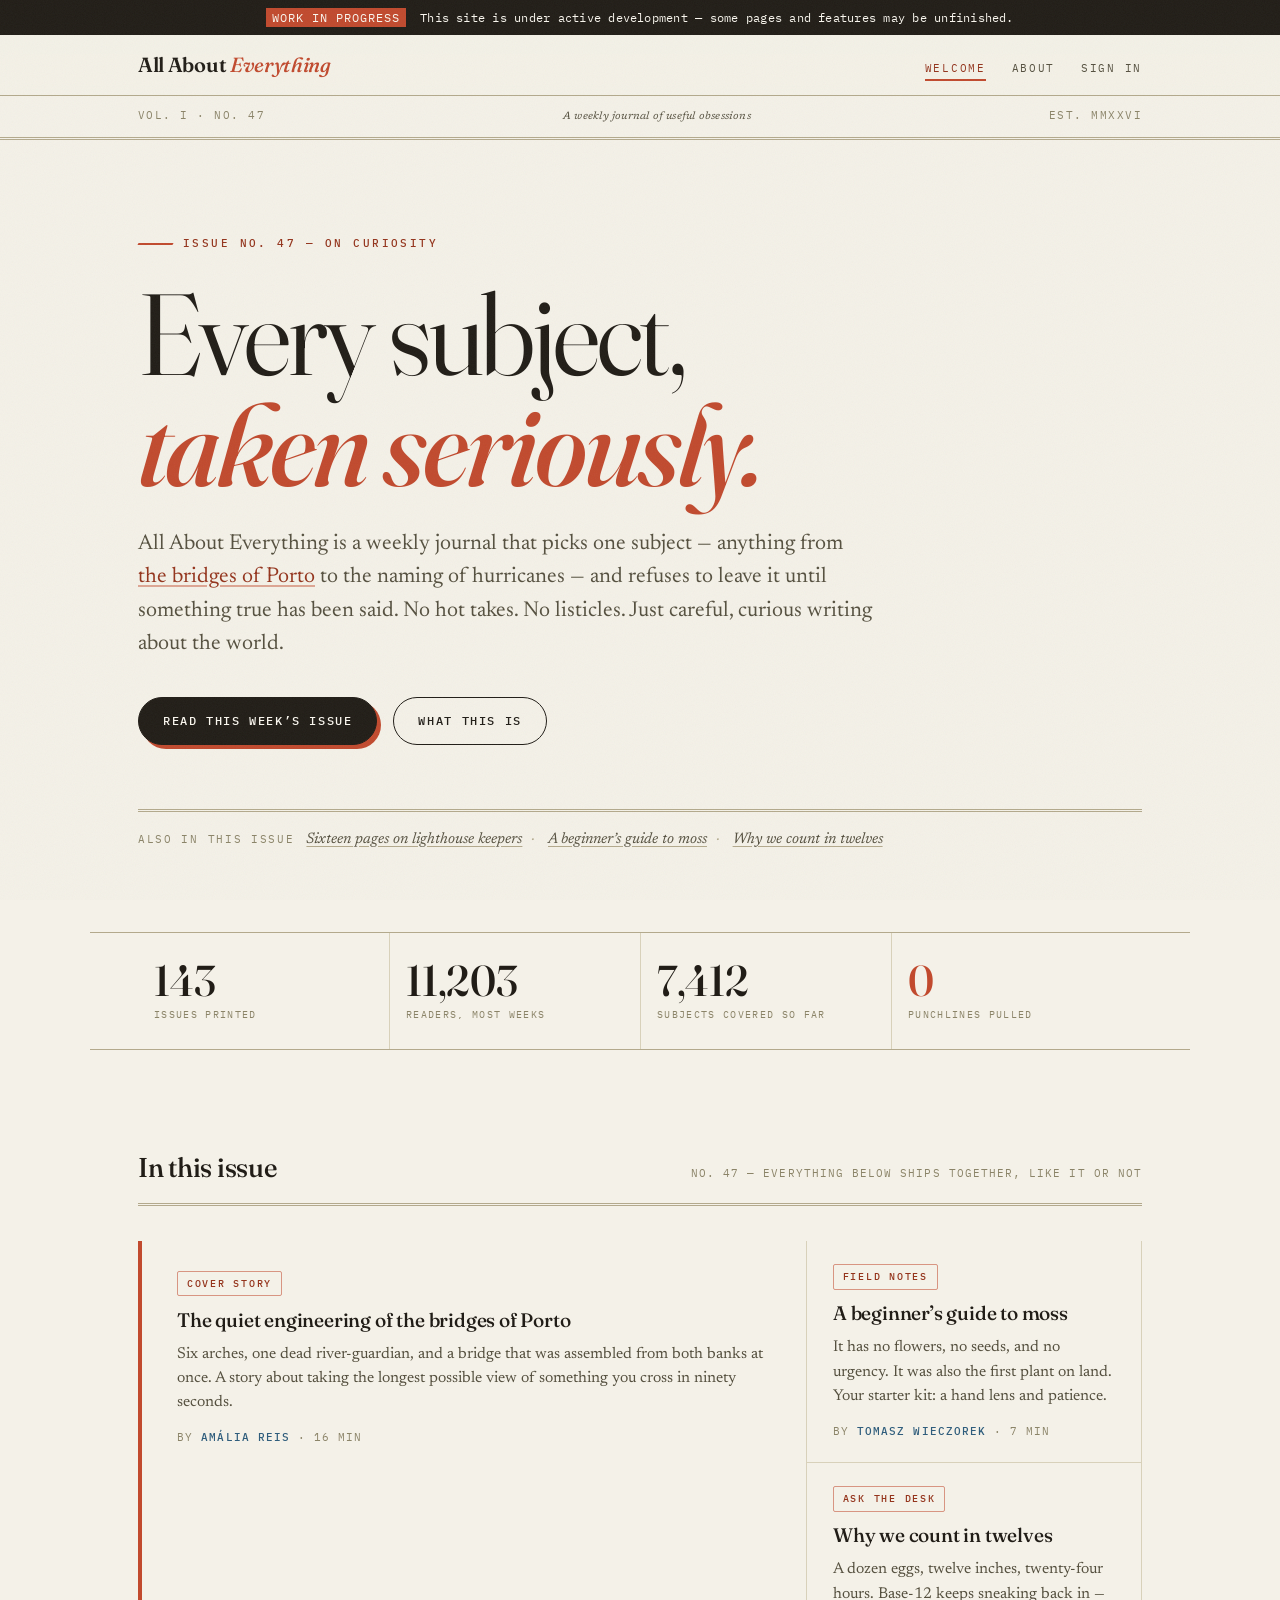
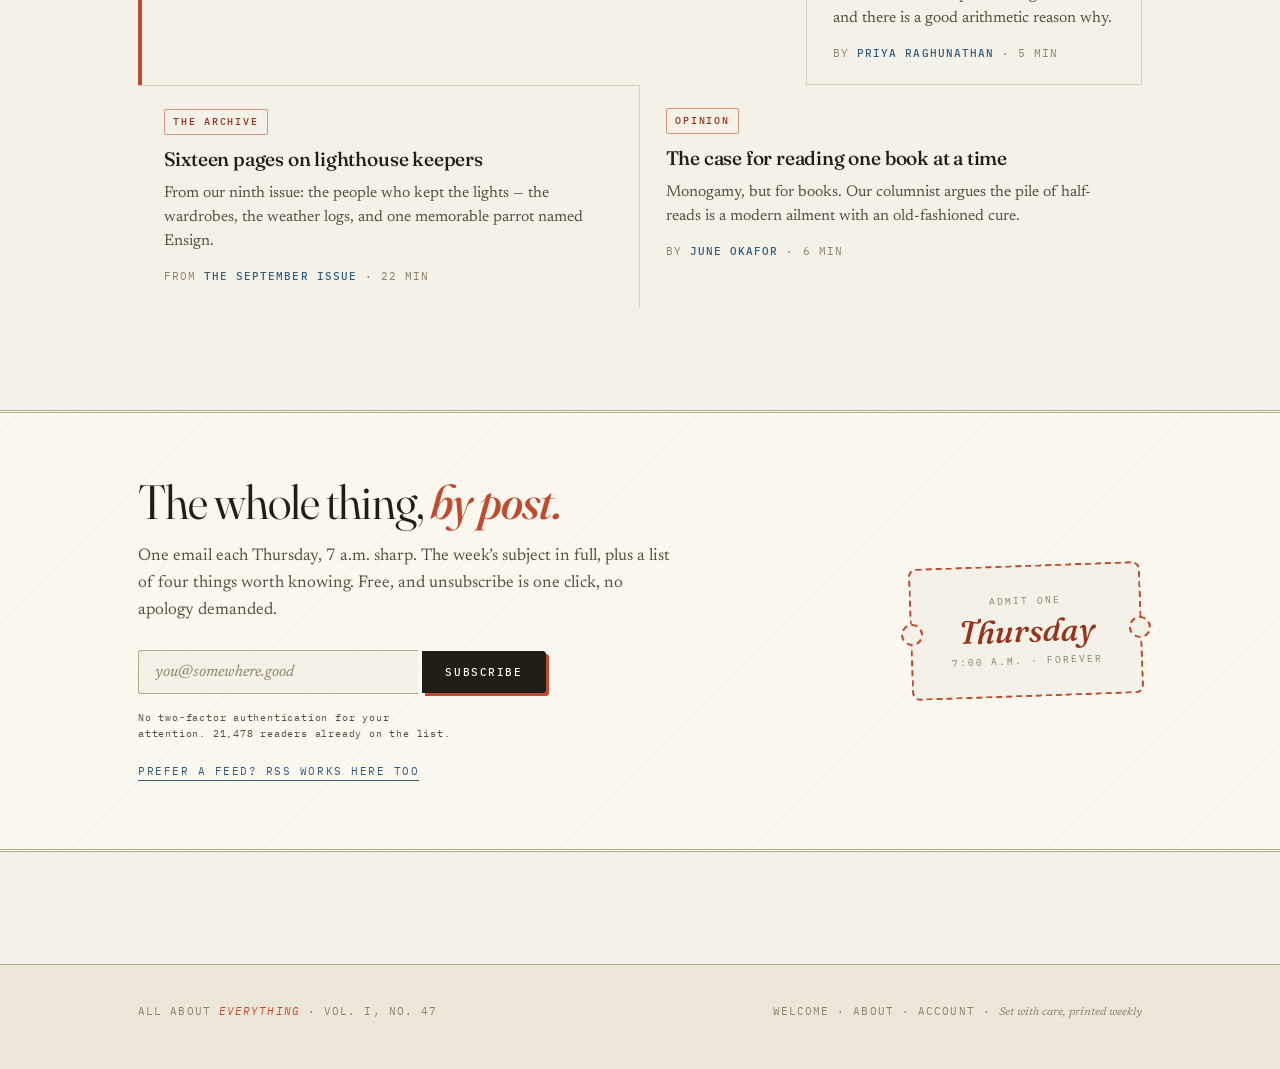
==== commit 82421f2d: "Add Netlify Identity (6abd7f34d8d8047aaa968fb3)" ====
--- a/index.html
+++ b/index.html
@@ -12,6 +12,7 @@
   <link href="https://fonts.googleapis.com/css2?family=Fraunces:ital,opsz,wght@0,9..144,300..900;1,9..144,300..900&family=Newsreader:ital,opsz,wght@0,6..72,300..700;1,6..72,300..700&family=IBM+Plex+Mono:ital,wght@0,400;0,500;1,400&display=swap" rel="stylesheet">
   <link rel="stylesheet" href="/css/site.css">
   <link rel="stylesheet" href="/css/home.css">
+  <script type="module" src="/js/nav-auth.js"></script>
   <script async src="https://pagead2.googlesyndication.com/pagead/js/adsbygoogle.js?client=ca-pub-3044430061127315"
      crossorigin="anonymous"></script>
 </head>
@@ -27,6 +28,7 @@
       <nav class="nav" aria-label="Primary">
         <a href="/" aria-current="page">Welcome</a>
         <a href="/about.html">About</a>
+        <a href="/account.html" data-auth-link>Sign in</a>
       </nav>
     </div>
   </header>
@@ -182,7 +184,7 @@
   <footer class="footer">
     <div class="footer-inner">
       <p>All About <em style="font-style:italic;color:var(--accent)">Everything</em> · Vol. I, No. 47</p>
-      <p><a href="/">Welcome</a> · <a href="/about.html">About</a> · <span class="fin">Set with care, printed weekly</span></p>
+      <p><a href="/">Welcome</a> · <a href="/about.html">About</a> · <a href="/account.html">Account</a> · <span class="fin">Set with care, printed weekly</span></p>
     </div>
   </footer>
 
